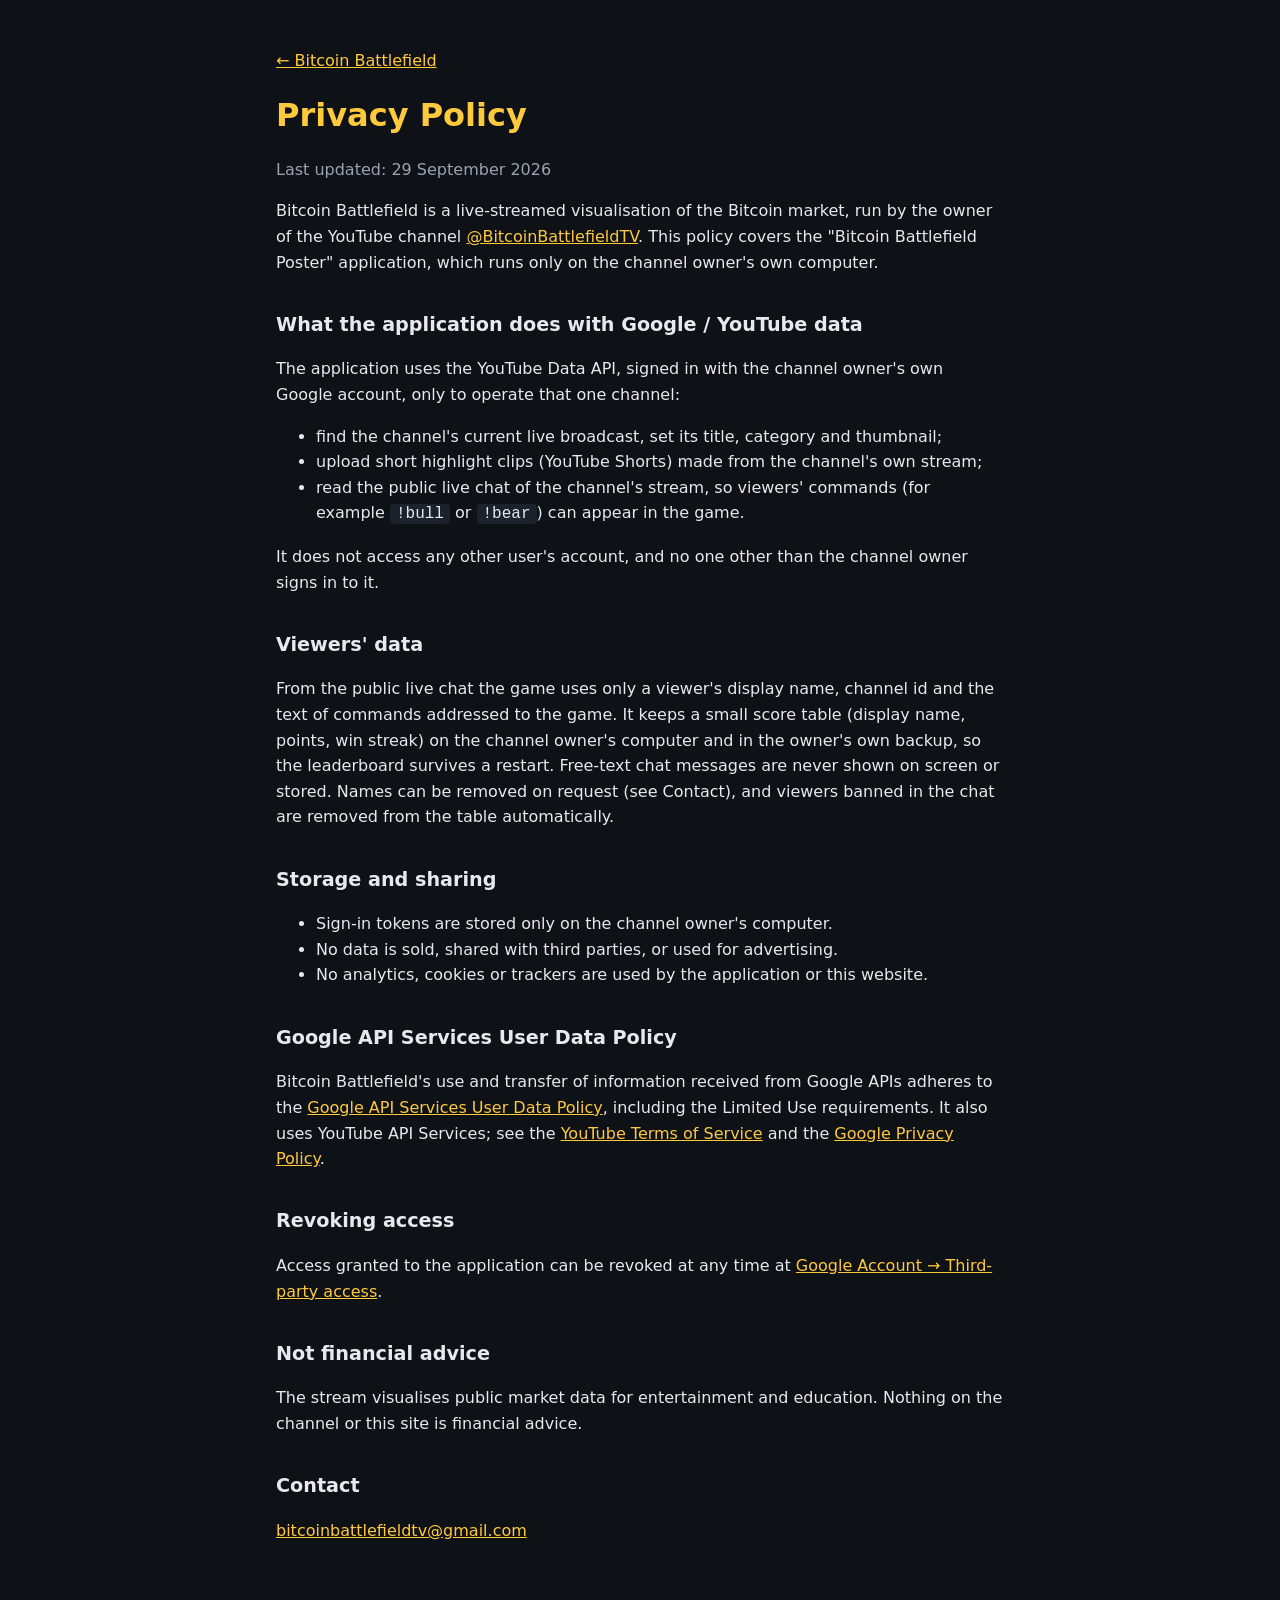
==== privacy.html @ b15c282a "Add files via upload" ====
<!doctype html>
<html lang="en">
<head>
<meta charset="utf-8">
<meta name="viewport" content="width=device-width, initial-scale=1">
<title>Privacy Policy — Bitcoin Battlefield</title>
<link rel="stylesheet" href="style.css">
</head>
<body>
<main>
<p><a href="index.html">← Bitcoin Battlefield</a></p>
<h1>Privacy Policy</h1>
<p class="muted">Last updated: 29 September 2026</p>

<p>Bitcoin Battlefield is a live-streamed visualisation of the Bitcoin market, run by the
owner of the YouTube channel <a href="https://www.youtube.com/@BitcoinBattlefieldTV">@BitcoinBattlefieldTV</a>.
This policy covers the "Bitcoin Battlefield Poster" application, which runs only on the
channel owner's own computer.</p>

<h2>What the application does with Google / YouTube data</h2>
<p>The application uses the YouTube Data API, signed in with the channel owner's own
Google account, only to operate that one channel:</p>
<ul>
<li>find the channel's current live broadcast, set its title, category and thumbnail;</li>
<li>upload short highlight clips (YouTube Shorts) made from the channel's own stream;</li>
<li>read the public live chat of the channel's stream, so viewers' commands
(for example <code>!bull</code> or <code>!bear</code>) can appear in the game.</li>
</ul>
<p>It does not access any other user's account, and no one other than the channel
owner signs in to it.</p>

<h2>Viewers' data</h2>
<p>From the public live chat the game uses only a viewer's display name, channel id and
the text of commands addressed to the game. It keeps a small score table (display name,
points, win streak) on the channel owner's computer and in the owner's own backup, so the
leaderboard survives a restart. Free-text chat messages are never shown on screen or
stored. Names can be removed on request (see Contact), and viewers banned in the chat are
removed from the table automatically.</p>

<h2>Storage and sharing</h2>
<ul>
<li>Sign-in tokens are stored only on the channel owner's computer.</li>
<li>No data is sold, shared with third parties, or used for advertising.</li>
<li>No analytics, cookies or trackers are used by the application or this website.</li>
</ul>

<h2>Google API Services User Data Policy</h2>
<p>Bitcoin Battlefield's use and transfer of information received from Google APIs
adheres to the <a href="https://developers.google.com/terms/api-services-user-data-policy">Google
API Services User Data Policy</a>, including the Limited Use requirements. It also
uses YouTube API Services; see the <a href="https://www.youtube.com/t/terms">YouTube Terms of
Service</a> and the <a href="https://policies.google.com/privacy">Google Privacy Policy</a>.</p>

<h2>Revoking access</h2>
<p>Access granted to the application can be revoked at any time at
<a href="https://myaccount.google.com/permissions">Google Account → Third-party access</a>.</p>

<h2>Not financial advice</h2>
<p>The stream visualises public market data for entertainment and education. Nothing on
the channel or this site is financial advice.</p>

<h2>Contact</h2>
<p><a href="mailto:bitcoinbattlefieldtv@gmail.com">bitcoinbattlefieldtv@gmail.com</a></p>
</main>
</body>
</html>
---- style.css ----
:root { --bg: #0e1116; --fg: #e6e9ef; --muted: #9aa3b2; --bull: #3ddc97; --bear: #ff5a64; --gold: #ffc93c; }
* { box-sizing: border-box; }
body { margin: 0; background: var(--bg); color: var(--fg);
  font: 16px/1.6 "Segoe UI", system-ui, -apple-system, sans-serif; }
main { max-width: 760px; margin: 0 auto; padding: 32px 16px 64px; }
h1 { color: var(--gold); font-size: 2rem; margin: 0.4em 0; }
h2 { margin-top: 1.8em; font-size: 1.2rem; }
a { color: var(--gold); }
code { background: #1c222c; padding: 1px 6px; border-radius: 4px; }
.lead { font-size: 1.1rem; }
.muted { color: var(--muted); }
.bull { color: var(--bull); font-weight: 700; }
.bear { color: var(--bear); font-weight: 700; }
.button { display: inline-block; background: #e5232f; color: #fff; text-decoration: none;
  font-weight: 700; padding: 10px 18px; border-radius: 8px; }
footer { margin-top: 48px; color: var(--muted); font-size: 0.9rem; }
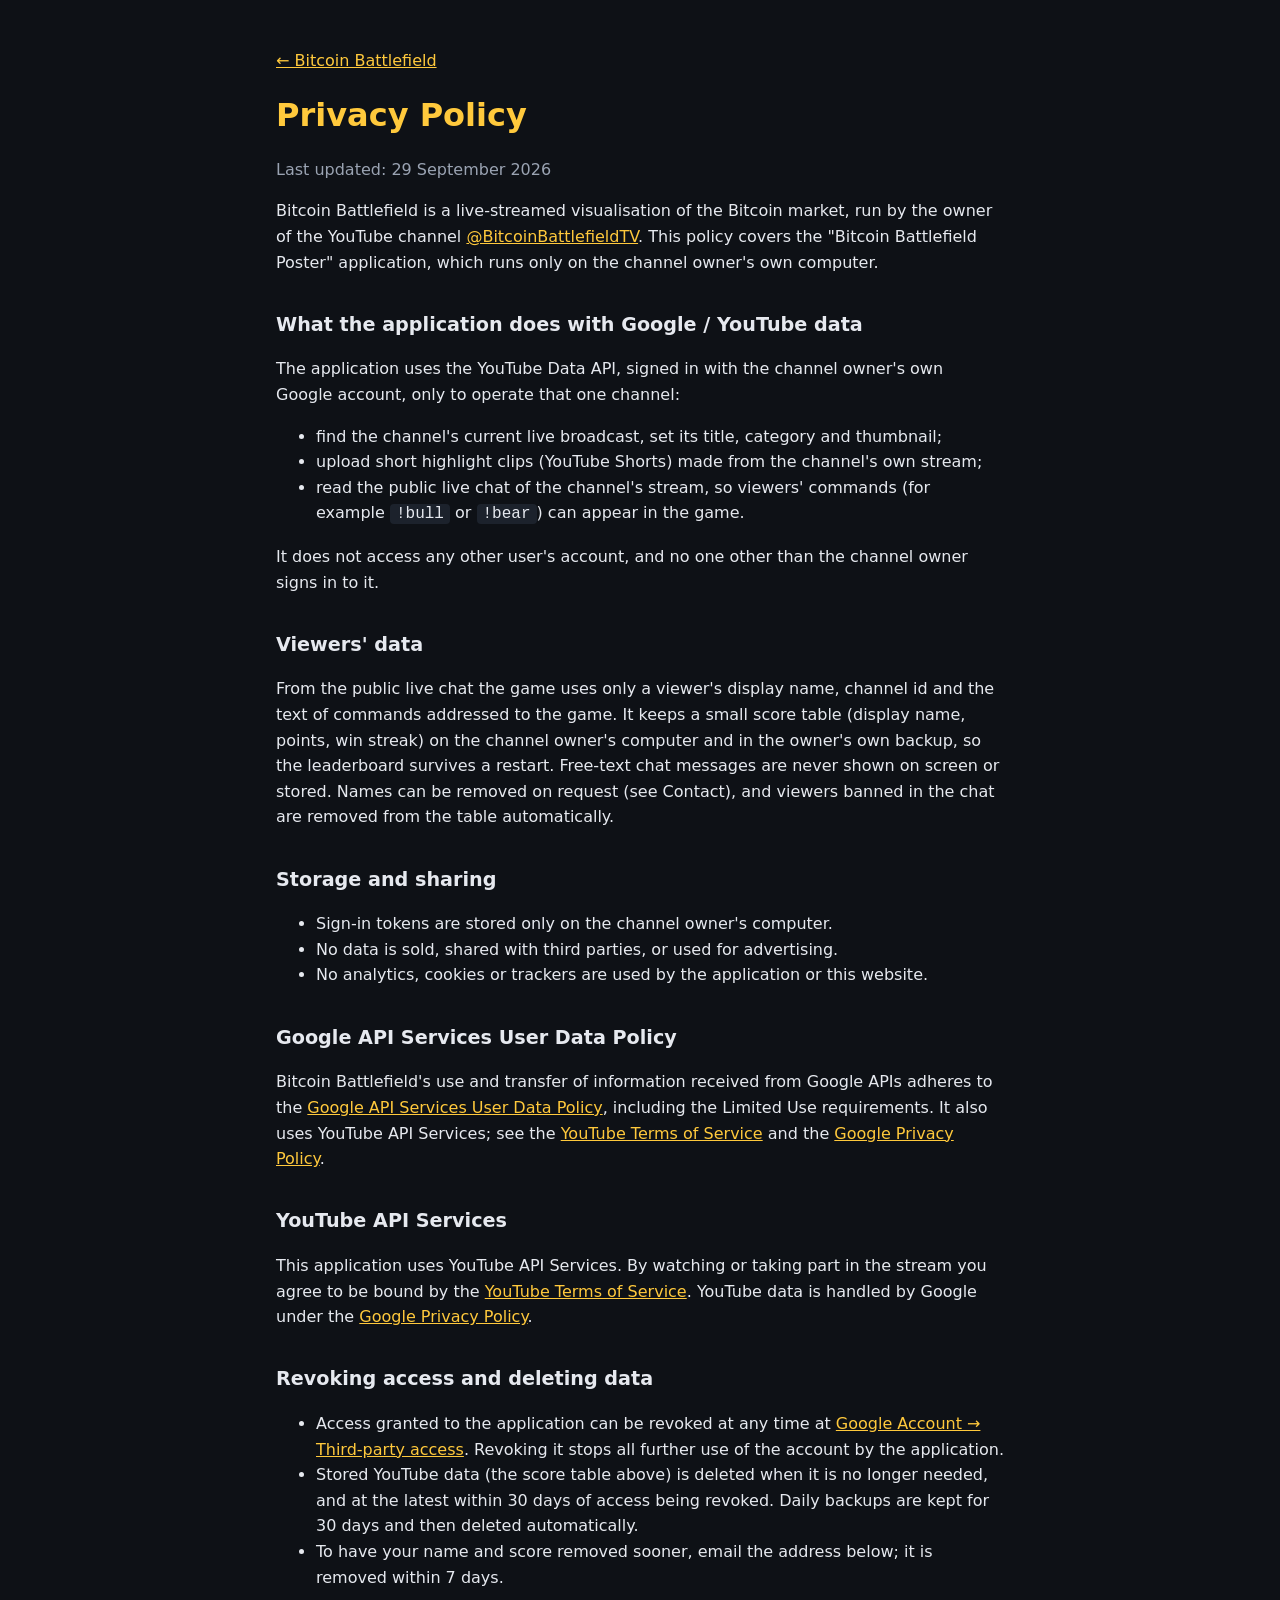
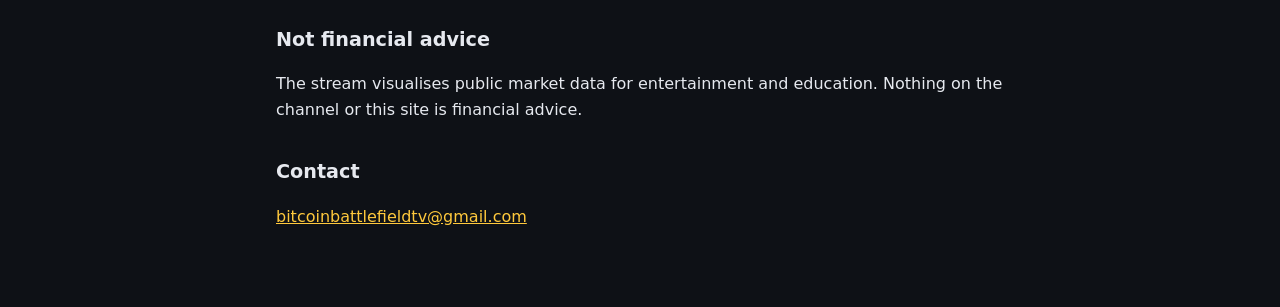
==== commit bbc286de: "Add files via upload" ====
--- a/privacy.html
+++ b/privacy.html
@@ -51,9 +51,23 @@
 uses YouTube API Services; see the <a href="https://www.youtube.com/t/terms">YouTube Terms of
 Service</a> and the <a href="https://policies.google.com/privacy">Google Privacy Policy</a>.</p>
 
-<h2>Revoking access</h2>
-<p>Access granted to the application can be revoked at any time at
-<a href="https://myaccount.google.com/permissions">Google Account → Third-party access</a>.</p>
+<h2>YouTube API Services</h2>
+<p>This application uses YouTube API Services. By watching or taking part in the stream you
+agree to be bound by the <a href="https://www.youtube.com/t/terms">YouTube Terms of Service</a>.
+YouTube data is handled by Google under the
+<a href="http://www.google.com/policies/privacy">Google Privacy Policy</a>.</p>
+
+<h2>Revoking access and deleting data</h2>
+<ul>
+<li>Access granted to the application can be revoked at any time at
+<a href="https://security.google.com/settings/security/permissions">Google Account → Third-party
+access</a>. Revoking it stops all further use of the account by the application.</li>
+<li>Stored YouTube data (the score table above) is deleted when it is no longer needed, and at
+the latest within 30 days of access being revoked. Daily backups are kept for 30 days and then
+deleted automatically.</li>
+<li>To have your name and score removed sooner, email the address below; it is removed within
+7 days.</li>
+</ul>
 
 <h2>Not financial advice</h2>
 <p>The stream visualises public market data for entertainment and education. Nothing on
--- a/style.css
+++ b/style.css
@@ -13,4 +13,5 @@
 .bear { color: var(--bear); font-weight: 700; }
 .button { display: inline-block; background: #e5232f; color: #fff; text-decoration: none;
   font-weight: 700; padding: 10px 18px; border-radius: 8px; }
+.yt { display: inline-flex; align-items: center; gap: 10px; }
 footer { margin-top: 48px; color: var(--muted); font-size: 0.9rem; }
